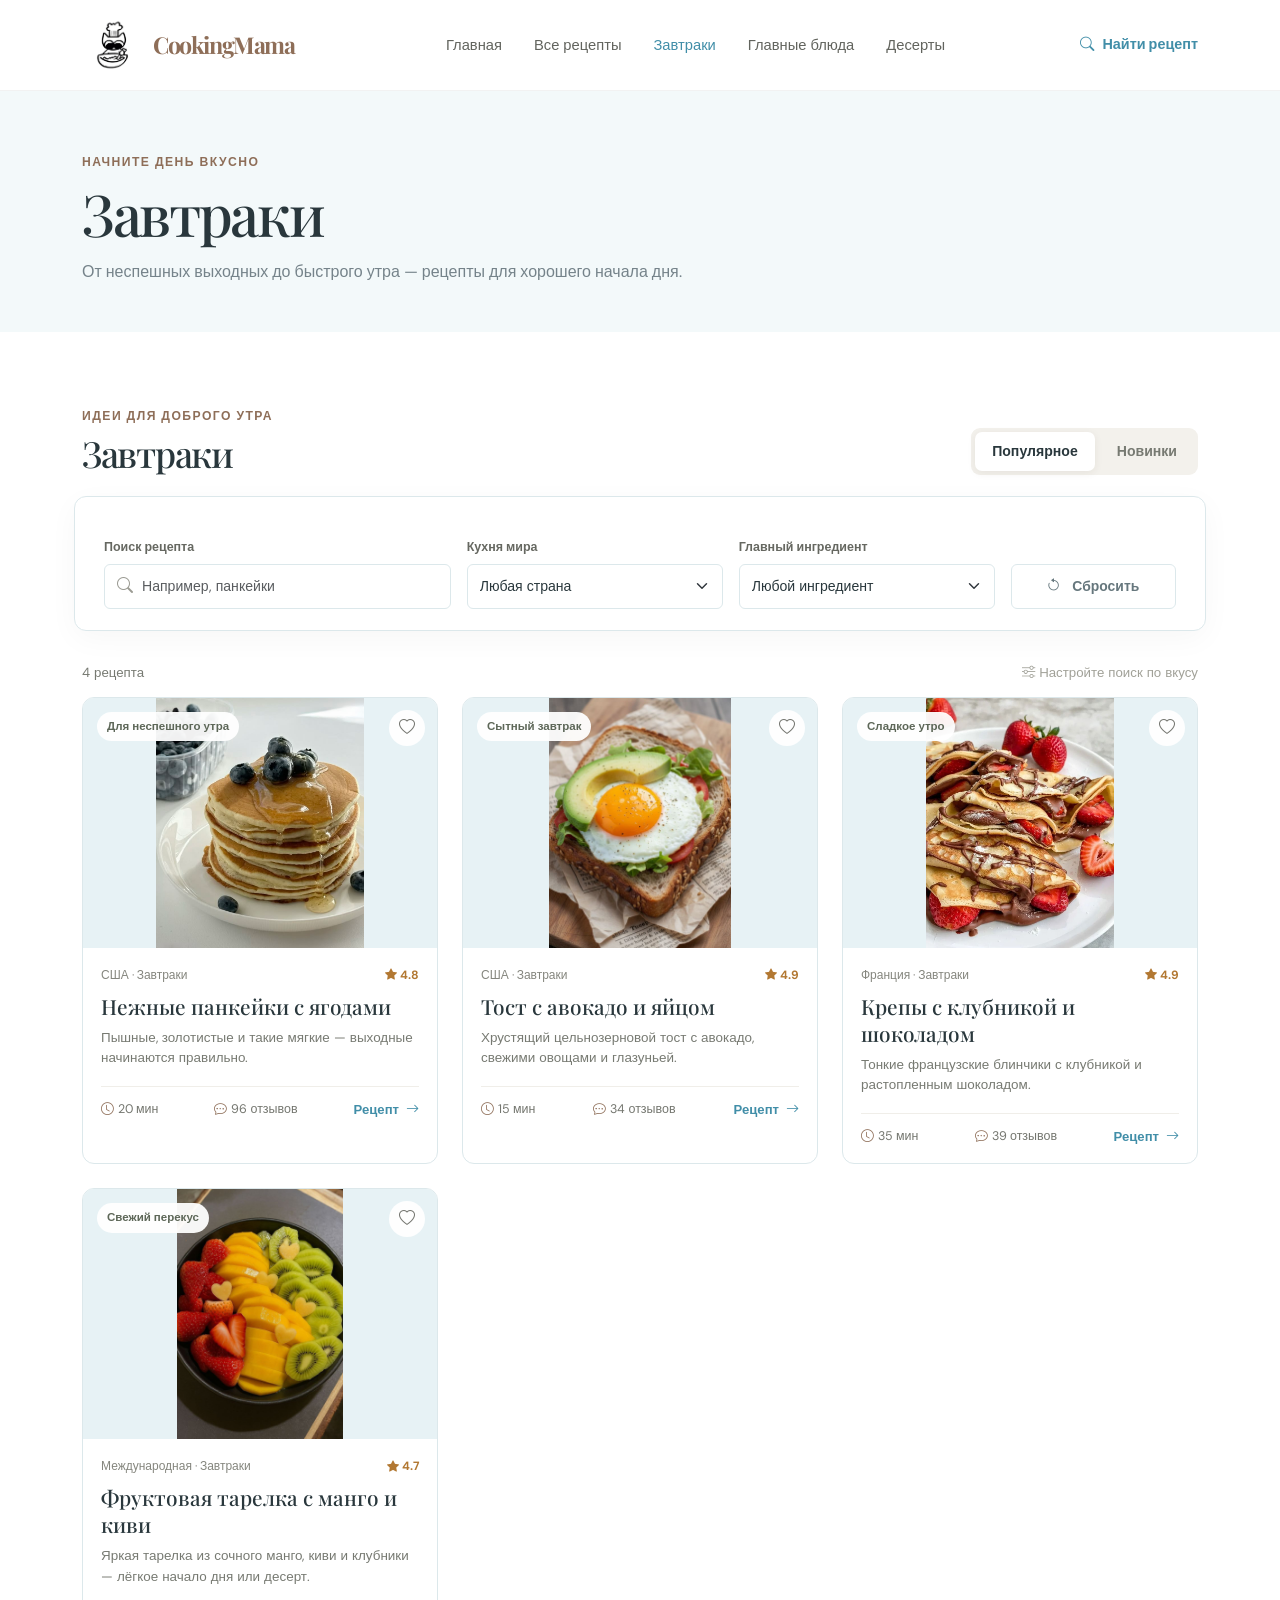
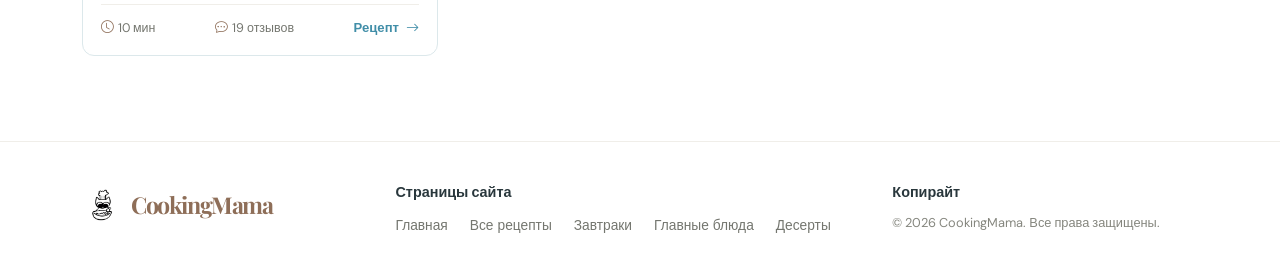
==== breakfasts.html @ 6abb3270 "Initial commit" ====
<!doctype html>
<html lang="ru">
  <head>
    <meta charset="utf-8">
    <meta name="viewport" content="width=device-width, initial-scale=1">
    <meta name="description" content="Рецепты завтраков — идеи для доброго утра от CookingMama.">
    <title>Завтраки — CookingMama</title>
    <link rel="preconnect" href="https://fonts.googleapis.com">
    <link rel="preconnect" href="https://fonts.gstatic.com" crossorigin>
    <link href="https://fonts.googleapis.com/css2?family=DM+Sans:wght@400;500;600;700&family=Playfair+Display:wght@600;700&display=swap" rel="stylesheet">
    <link href="https://cdn.jsdelivr.net/npm/bootstrap@5.3.3/dist/css/bootstrap.min.css" rel="stylesheet">
    <link href="https://cdn.jsdelivr.net/npm/bootstrap-icons@1.11.3/font/bootstrap-icons.min.css" rel="stylesheet">
    <link href="css/style.css" rel="stylesheet">
    <link href="images/logo.jpg" rel="icon" type="image/jpeg">
  </head>
  <body data-category="Завтраки">
    <nav class="navbar navbar-expand-lg navbar-light bg-white sticky-top site-nav">
      <div class="container">
        <a class="navbar-brand brand" href="index.html">
          <img class="brand-icon" src="images/logo.jpg" alt="">
          <span>CookingMama</span>
        </a>
        <button
          class="navbar-toggler"
          type="button"
          data-bs-toggle="collapse"
          data-bs-target="#mainNavigation"
          aria-controls="mainNavigation"
          aria-expanded="false"
          aria-label="Открыть меню"
        >
          <span class="navbar-toggler-icon"></span>
        </button>
        <div class="collapse navbar-collapse" id="mainNavigation">
          <ul class="navbar-nav mx-auto gap-lg-3">
            <li class="nav-item"><a class="nav-link" href="index.html">Главная</a></li>
            <li class="nav-item"><a class="nav-link" href="recipes.html">Все рецепты</a></li>
            <li class="nav-item"><a class="nav-link active" href="breakfasts.html">Завтраки</a></li>
            <li class="nav-item"><a class="nav-link" href="main-dishes.html">Главные блюда</a></li>
            <li class="nav-item"><a class="nav-link" href="desserts.html">Десерты</a></li>
          </ul>
          <a class="nav-cta" href="#recipes"><i class="bi bi-search me-2"></i>Найти рецепт</a>
        </div>
      </div>
    </nav>
    <main>
      <section class="page-intro">
        <div class="container">
          <span class="eyebrow">Начните день вкусно</span>
          <h1>Завтраки</h1>
          <p>От неспешных выходных до быстрого утра — рецепты для хорошего начала дня.</p>
        </div>
      </section>
      <section class="recipes-section section-space" id="recipes">
        <div class="container">
          <div class="section-heading recipes-heading">
            <div>
              <span class="eyebrow">Идеи для доброго утра</span>
              <h2 id="recipeSectionTitle">Завтраки</h2>
            </div>
            <div class="recipe-tabs" role="group" aria-label="Сортировка рецептов">
              <button class="recipe-tab active" type="button" data-sort="popular">Популярное</button>
              <button class="recipe-tab" type="button" data-sort="newest">Новинки</button>
            </div>
          </div>
          <div class="sticky-filter">
            <form class="filter-panel row g-3 align-items-end" id="filterForm">
              <div class="col-12 col-md-6 col-lg-4">
                <label class="form-label" for="searchInput">Поиск рецепта</label>
                <div class="search-control">
                  <i class="bi bi-search"></i>
                  <input id="searchInput" class="form-control" type="search" placeholder="Например, панкейки">
                </div>
              </div>
              <div class="col-6 col-lg-3">
                <label class="form-label" for="cuisineFilter">Кухня мира</label>
                <select id="cuisineFilter" class="form-select"><option value="">Любая страна</option></select>
              </div>
              <div class="col-6 col-lg-3">
                <label class="form-label" for="ingredientFilter">Главный ингредиент</label>
                <select id="ingredientFilter" class="form-select"><option value="">Любой ингредиент</option></select>
              </div>
              <div class="col-12 col-lg-2">
                <button class="btn btn-reset w-100" id="resetFilters" type="button">
                  <i class="bi bi-arrow-counterclockwise me-2"></i>
                  Сбросить
                </button>
              </div>
            </form>
          </div>
          <div class="results-meta">
            <span id="resultsCount" aria-live="polite"></span>
            <span class="meta-hint"><i class="bi bi-sliders me-1"></i>Настройте поиск по вкусу</span>
          </div>
          <div class="row g-4" id="recipeGrid"></div>
          <div class="empty-state d-none" id="emptyState">
            <span class="empty-icon"><i class="bi bi-emoji-smile"></i></span>
            <h3>Такого рецепта пока нет</h3>
            <p>Попробуйте изменить фильтры — и найдём что-нибудь вкусное.</p>
            <button type="button" class="btn btn-main" id="emptyReset">Сбросить фильтры</button>
          </div>
        </div>
      </section>
    </main>
    <footer class="site-footer">
      <div class="container">
        <div class="footer-main">
          <div class="footer-brand">
            <a class="navbar-brand brand" href="index.html">
              <img class="brand-icon" src="images/logo.jpg" alt="">
              <span>CookingMama</span>
            </a>
          </div>
          <nav class="footer-navigation" aria-label="Страницы сайта">
            <h2 class="footer-heading">Страницы сайта</h2>
            <ul class="footer-links">
              <li><a href="index.html">Главная</a></li>
              <li><a href="recipes.html">Все рецепты</a></li>
              <li><a href="breakfasts.html">Завтраки</a></li>
              <li><a href="main-dishes.html">Главные блюда</a></li>
              <li><a href="desserts.html">Десерты</a></li>
            </ul>
          </nav>
          <div class="footer-copyright">
            <h2 class="footer-heading">Копирайт</h2>
            <p class="footer-copy">© 2026 CookingMama. Все права защищены.</p>
          </div>
        </div>
      </div>
    </footer>
    <button class="back-to-top" id="backToTop" type="button" aria-label="Вернуться наверх" title="Наверх" hidden>
      <i class="bi bi-chevron-up" aria-hidden="true"></i>
    </button>
    <script src="https://cdn.jsdelivr.net/npm/bootstrap@5.3.3/dist/js/bootstrap.bundle.min.js"></script>
    <script src="js/app.js"></script>
  </body>
</html>
---- css/style.css ----
:root {
  --ink: #29373c;
  --muted: #75838a;
  --blue: #70b7cc;
  --blue-dark: #418ea8;
  --pepper-spice: #8e6e58;
  --pepper-dark: #705440;
  --cream: #f3f9fa;
  --sage: #e5f1f4;
  --line: #dce8eb;
}

* {
  box-sizing: border-box;
}

html {
  scroll-behavior: smooth;
  scroll-padding-top: 85px;
}

body {
  color: var(--ink);
  font-family: "DM Sans", sans-serif;
  background: #fff;
}

h1, h2, h3, .brand {
  font-family: "Playfair Display", Georgia, serif;
}

a {
  color: inherit;
}

.site-nav {
  min-height: 76px;
  border-bottom: 1px solid rgba(41, 43, 40, .06);
}

.brand {
  display: inline-flex;
  align-items: center;
  gap: 7px;
  color: var(--ink);
  font-size: 1.45rem;
  font-weight: 700;
  letter-spacing: -.06em;
}

.brand:hover {
  color: var(--ink);
}

.brand > span:last-child {
  color: var(--pepper-spice);
}

.brand-icon {
  width: 64px;
  height: 64px;
  border-radius: 50%;
  object-fit: cover;
}

.navbar-nav .nav-link {
  color: #62645e;
  font-size: .92rem;
  font-weight: 500;
  padding-inline: .5rem !important;
}

.navbar-nav .nav-link:hover, .navbar-nav .nav-link.active {
  color: var(--blue-dark);
}

.nav-cta {
  color: var(--blue-dark);
  text-decoration: none;
  font-size: .9rem;
  font-weight: 700;
}

.hero-section {
  min-height: 490px;
  overflow: hidden;
  position: relative;
  background: #e7f2f5 url("../images/image_1.jpeg") center 48% / cover no-repeat;
}

.hero-section::before {
  content: "";
  position: absolute;
  inset: 0;
  background: linear-gradient(90deg, rgba(243,249,250,.98) 0%, rgba(243,249,250,.92) 36%, rgba(243,249,250,.38) 65%, rgba(243,249,250,.02) 100%);
}

.hero-section .container {
  min-height: 490px;
  position: relative;
  display: flex;
  align-items: center;
}

.hero-content {
  max-width: 550px;
  padding: 48px 0 55px;
}

.eyebrow {
  display: block;
  color: var(--pepper-spice);
  font-size: .76rem;
  font-weight: 700;
  letter-spacing: .12em;
  text-transform: uppercase;
}

.hero-content .eyebrow {
  display: flex;
  align-items: center;
  gap: 9px;
}

.eyebrow-dot {
  width: 8px;
  height: 8px;
  border-radius: 50%;
  background: var(--blue);
}

.hero-content h1 {
  margin: 18px 0 14px;
  font-size: clamp(3rem, 6vw, 5rem);
  line-height: 1.06;
  letter-spacing: -.045em;
}

.hero-content h1 span {
  color: var(--blue-dark);
}

.hero-content > p {
  max-width: 430px;
  margin-bottom: 24px;
  color: #666861;
  font-size: 1.05rem;
  line-height: 1.7;
}

.btn-main {
  border: 0;
  border-radius: 8px;
  padding: .8rem 1.35rem;
  color: white;
  background: var(--blue-dark);
  font-weight: 700;
}

.btn-main:hover, .btn-main:focus {
  color: #fff;
  background: #347b92;
}

.hero-note {
  display: flex;
  align-items: center;
  gap: 8px;
  margin-top: 23px;
  color: #74756f;
  font-size: .82rem;
}

.hero-note i {
  color: var(--pepper-spice);
}

.hero-sticker {
  position: absolute;
  right: 7%;
  bottom: 60px;
  display: flex;
  width: 120px;
  height: 120px;
  flex-direction: column;
  align-items: center;
  justify-content: center;
  transform: rotate(9deg);
  border: 1px solid rgba(255,255,255,.55);
  border-radius: 50%;
  color: #fff;
  background: rgba(142,110,88,.93);
  box-shadow: 0 9px 28px rgba(62,45,33,.16);
}

.hero-sticker span {
  font-size: .72rem;
  text-transform: uppercase;
  letter-spacing: .1em;
}

.hero-sticker strong {
  font-family: "Playfair Display", serif;
  font-size: 1.35rem;
}

.hero-sticker i {
  margin-top: 2px;
}

.category-section {
  padding: 64px 0 55px;
  background: var(--cream);
}

.section-heading {
  display: flex;
  align-items: end;
  justify-content: space-between;
  gap: 24px;
  margin-bottom: 27px;
}

.section-heading h2 {
  margin: 7px 0 0;
  font-size: clamp(1.7rem, 3vw, 2.25rem);
  letter-spacing: -.035em;
}

.compact-heading {
  margin-bottom: 25px;
}

.category-list {
  display: grid;
  grid-template-columns: repeat(6, minmax(0, 1fr));
  gap: 14px;
}

.category-chip {
  display: block;
  min-height: 105px;
  padding: 17px 12px;
  border: 1px solid transparent;
  border-radius: 12px;
  color: var(--ink);
  background: white;
  text-align: center;
  text-decoration: none;
  transition: .2s ease;
}

.category-chip:hover {
  color: var(--ink);
}

.category-chip:hover, .category-chip.active {
  transform: translateY(-3px);
  border-color: var(--blue);
  box-shadow: 0 8px 22px rgba(65, 110, 125, .1);
}

.category-chip.active {
  color: var(--blue-dark);
  background: #f2fafc;
}

.category-icon {
  display: block;
  margin-bottom: 7px;
  color: var(--pepper-spice);
  font-size: 1.35rem;
}

.category-chip span:last-child {
  font-size: .87rem;
  font-weight: 600;
}

.section-space {
  padding: 75px 0 85px;
}

.page-intro {
  padding: 62px 0 46px;
  background: var(--cream);
}

.page-intro h1 {
  margin: 8px 0 10px;
  font-size: clamp(2.4rem, 5vw, 3.6rem);
  letter-spacing: -.04em;
}

.page-intro p {
  max-width: 650px;
  margin: 0;
  color: var(--muted);
  line-height: 1.7;
}

.sticky-filter {
  position: sticky;
  top: 76px;
  z-index: 1020;
  padding: 10px 0;
  background: rgba(255,255,255,.97);
}

.recipe-tabs {
  display: flex;
  gap: 5px;
  padding: 4px;
  border-radius: 9px;
  background: #f3f1ec;
}

.recipe-tab {
  padding: 9px 17px;
  border: 0;
  border-radius: 7px;
  color: #777a72;
  background: transparent;
  font-size: .88rem;
  font-weight: 600;
}

.recipe-tab.active {
  color: var(--ink);
  background: white;
  box-shadow: 0 2px 8px rgba(50,45,35,.07);
}

.filter-panel {
  padding: 21px;
  border: 1px solid var(--line);
  border-radius: 12px;
  background: #fff;
  box-shadow: 0 8px 30px rgba(38, 35, 29, .035);
}

.filter-panel .form-label {
  margin-bottom: 7px;
  color: #666861;
  font-size: .78rem;
  font-weight: 700;
}

.filter-panel .form-control, .filter-panel .form-select {
  min-height: 45px;
  border-color: var(--line);
  color: var(--ink);
  font-size: .88rem;
  box-shadow: none;
}

.filter-panel .form-control:focus, .filter-panel .form-select:focus {
  border-color: var(--blue);
  box-shadow: 0 0 0 .2rem rgba(112,183,204,.18);
}

.search-control {
  position: relative;
}

.search-control i {
  position: absolute;
  top: 50%;
  left: 13px;
  z-index: 1;
  transform: translateY(-50%);
  color: #9b9b93;
}

.search-control input {
  padding-left: 37px;
}

.btn-reset {
  min-height: 45px;
  border: 1px solid var(--line);
  color: #66777d;
  background: #fff;
  font-size: .87rem;
  font-weight: 600;
}

.btn-reset:hover {
  border-color: var(--blue);
  color: var(--blue-dark);
  background: #f2fafc;
}

.results-meta {
  display: flex;
  justify-content: space-between;
  margin: 22px 0 14px;
  color: #777a72;
  font-size: .83rem;
}

.meta-hint {
  color: #a1a198;
}

.recipe-card {
  height: 100%;
  overflow: hidden;
  border: 1px solid var(--line);
  border-radius: 12px;
  background: #fff;
  cursor: pointer;
  transition: transform .22s ease, box-shadow .22s ease;
}

.recipe-card:hover {
  transform: translateY(-5px);
  box-shadow: 0 14px 35px rgba(44,40,33,.1);
}

.recipe-card:focus-visible {
  outline: 3px solid var(--blue-dark);
  outline-offset: 3px;
}

.recipe-image-wrap {
  height: 250px;
  overflow: hidden;
  position: relative;
  background: #e7f2f5;
}

.recipe-image {
  width: 100%;
  height: 100%;
  object-fit: contain;
  transition: transform .35s ease;
}

.recipe-card:hover .recipe-image {
  transform: scale(1.025);
}

.recipe-badge {
  position: absolute;
  top: 14px;
  left: 14px;
  padding: 6px 10px;
  border-radius: 20px;
  color: #5d6758;
  background: rgba(255,255,255,.94);
  font-size: .72rem;
  font-weight: 700;
}

.favorite-button {
  position: absolute;
  top: 12px;
  right: 12px;
  display: grid;
  width: 36px;
  height: 36px;
  place-items: center;
  border: 0;
  border-radius: 50%;
  color: #72736d;
  background: rgba(255,255,255,.94);
  font-size: 1rem;
}

.favorite-button:hover, .favorite-button.active {
  color: var(--pepper-spice);
}

.recipe-card-body {
  padding: 18px 18px 17px;
}

.recipe-card-topline {
  display: flex;
  align-items: center;
  justify-content: space-between;
  margin-bottom: 9px;
  color: #85867e;
  font-size: .75rem;
}

.recipe-rating {
  color: #b27832;
  font-weight: 700;
}

.recipe-rating i {
  margin-right: 3px;
}

.recipe-title {
  margin: 0 0 8px;
  font-family: "Playfair Display", Georgia, serif;
  font-size: 1.3rem;
  line-height: 1.3;
}

.recipe-title a {
  color: inherit;
  text-decoration: none;
}

.recipe-title a:hover {
  color: var(--pepper-dark);
}

.recipe-description {
  min-height: 42px;
  margin-bottom: 16px;
  color: #777a72;
  font-size: .84rem;
  line-height: 1.55;
}

.recipe-card-footer {
  display: flex;
  align-items: center;
  justify-content: space-between;
  padding-top: 13px;
  border-top: 1px solid #f0eee9;
  color: #74766f;
  font-size: .78rem;
}

.recipe-card-footer span i {
  margin-right: 5px;
  color: var(--pepper-spice);
}

.recipe-open {
  padding: 0;
  border: 0;
  color: var(--blue-dark);
  background: transparent;
  font-size: .82rem;
  font-weight: 700;
  text-decoration: none;
}

.recipe-open:hover {
  color: var(--pepper-dark);
}

.empty-state {
  padding: 70px 20px;
  text-align: center;
}

.empty-icon {
  display: grid;
  width: 64px;
  height: 64px;
  margin: 0 auto 15px;
  place-items: center;
  border-radius: 50%;
  color: var(--pepper-spice);
  background: var(--sage);
  font-size: 1.5rem;
}

.empty-state h3 {
  font-size: 1.5rem;
}

.empty-state p {
  color: var(--muted);
}

.site-footer {
  padding: 42px 0 20px;
  border-top: 1px solid #f0eee9;
}

.footer-main {
  display: grid;
  grid-template-columns: minmax(0, .9fr) minmax(0, 1.5fr) minmax(0, 1fr);
  align-items: start;
  gap: clamp(12px, 3vw, 40px);
}

.footer-brand,
.footer-navigation,
.footer-copyright {
  min-width: 0;
}

.site-footer .brand-icon {
  width: 42px;
  height: 42px;
}

.footer-heading {
  margin: 0 0 12px;
  color: var(--ink);
  font-family: "DM Sans", sans-serif;
  font-size: .9rem;
  font-weight: 700;
}

.footer-links {
  display: flex;
  flex-wrap: wrap;
  gap: 10px 22px;
  margin: 0;
  padding: 0;
  list-style: none;
}

.footer-links a {
  color: #74766f;
  font-size: .86rem;
  text-decoration: none;
}

.footer-links a:hover {
  color: var(--blue-dark);
}

.footer-copy {
  color: #85867e;
  font-size: .8rem;
}

.footer-copy {
  margin: 0;
  overflow-wrap: anywhere;
}

.back-to-top {
  position: fixed;
  right: 24px;
  bottom: 24px;
  z-index: 1030;
  display: grid;
  width: 52px;
  height: 52px;
  place-items: center;
  border: 0;
  border-radius: 50%;
  color: #fff;
  background: var(--blue-dark);
  box-shadow: 0 4px 14px rgba(41, 55, 60, .22);
  cursor: pointer;
  transition: background-color .2s ease, box-shadow .2s ease, transform .2s ease;
}

.back-to-top[hidden] {
  display: none;
}

.back-to-top i {
  font-size: 1.4rem;
}

.back-to-top:hover {
  transform: translateY(-3px);
  background: var(--pepper-dark);
  box-shadow: 0 7px 18px rgba(41, 55, 60, .25);
}

.back-to-top:focus-visible {
  outline: 3px solid var(--pepper-spice);
  outline-offset: 3px;
}

.recipe-detail-section {
  min-height: 70vh;
  padding: 32px 0 80px;
}

.back-link {
  display: inline-block;
  margin-bottom: 20px;
  color: var(--blue-dark);
  font-size: .9rem;
  font-weight: 700;
  text-decoration: none;
}

.back-link:hover {
  color: var(--pepper-dark);
}

.recipe-detail {
  padding: 28px;
  border: 1px solid var(--line);
  border-radius: 14px;
  background: #fff;
  box-shadow: 0 8px 30px rgba(38,35,29,.035);
}

.recipe-modal-content {
  overflow: hidden;
  border: 0;
  border-radius: 14px;
}

.recipe-modal-content .modal-header {
  position: absolute;
  z-index: 2;
  top: 0;
  right: 0;
}

.recipe-modal-content .btn-close {
  padding: 13px;
  border-radius: 50%;
  background-color: white;
  opacity: .9;
}

.modal-recipe-image {
  display: block;
  width: 100%;
  height: auto;
  max-height: 520px;
  margin: 0 auto 18px;
  object-fit: contain;
  border-radius: 10px;
  background: #e7f2f5;
}

.modal-recipe-header {
  padding: 8px 0 24px;
}

.modal-recipe-header h2 {
  margin: 8px 0;
  font-size: clamp(1.8rem, 4vw, 2.6rem);
}

.modal-recipe-description {
  max-width: 740px;
  color: #73756e;
  line-height: 1.7;
}

.modal-meta {
  display: flex;
  flex-wrap: wrap;
  gap: 18px;
  margin-top: 16px;
  color: #74766f;
  font-size: .86rem;
}

.modal-meta i {
  margin-right: 5px;
  color: var(--pepper-spice);
}

.modal-section-title {
  margin-bottom: 17px;
  font-size: 1.5rem;
}

.servings-control {
  display: flex;
  align-items: center;
  gap: 10px;
  margin-bottom: 13px;
}

.servings-control span {
  margin-right: 4px;
  color: #767870;
  font-size: .86rem;
}

.servings-button {
  display: grid;
  width: 31px;
  height: 31px;
  place-items: center;
  border: 1px solid #e8e6e0;
  border-radius: 50%;
  color: var(--ink);
  background: white;
}

.servings-button:hover {
  border-color: var(--blue);
  color: var(--blue-dark);
}

.servings-count {
  min-width: 21px;
  font-weight: 700;
  text-align: center;
}

.ingredient-list {
  margin: 0;
  padding: 0;
  list-style: none;
}

.ingredient-list li {
  display: flex;
  justify-content: space-between;
  gap: 15px;
  padding: 11px 0;
  border-bottom: 1px solid #f0eee9;
  color: #50524c;
  font-size: .9rem;
}

.ingredient-amount {
  white-space: nowrap;
  color: var(--pepper-spice);
  font-weight: 700;
}

.recipe-steps {
  margin: 0;
  padding-left: 25px;
}

.recipe-steps li {
  padding: 0 0 17px 6px;
  color: #5f615a;
  font-size: .9rem;
  line-height: 1.7;
}

.recipe-steps li::marker {
  color: var(--blue-dark);
  font-weight: 700;
}

.review-summary {
  display: flex;
  align-items: center;
  gap: 11px;
  margin-bottom: 15px;
}

.review-summary strong {
  font-family: "Playfair Display", serif;
  font-size: 1.7rem;
}

.review-summary span {
  color: #b27832;
}

.review-item {
  padding: 14px 0;
  border-top: 1px solid #f0eee9;
}

.review-item-top {
  display: flex;
  justify-content: space-between;
  gap: 12px;
  margin-bottom: 5px;
}

.review-item-top strong {
  font-size: .88rem;
}

.review-item-top span {
  color: #b27832;
  font-size: .78rem;
}

.review-item p {
  margin: 0;
  color: #74766f;
  font-size: .85rem;
  line-height: 1.6;
}

.review-form {
  padding: 18px;
  border-radius: 10px;
  background: var(--cream);
}

.review-form .form-label {
  margin-bottom: 5px;
  font-size: .8rem;
  font-weight: 600;
}

.review-form .form-control, .review-form .form-select {
  border-color: #e8e6e0;
  font-size: .86rem;
}

.review-message {
  min-height: 18px;
  color: #54714e;
  font-size: .8rem;
}

@media (max-width: 991.98px) {
  .nav-cta {
    display: inline-block;
    margin: 10px 0 4px;
  }

  .category-list {
    grid-template-columns: repeat(3, minmax(0, 1fr));
  }
}

@media (max-width: 575.98px) {
  .site-nav {
    min-height: 68px;
  }

  .sticky-filter {
    top: 68px;
  }

  .hero-section, .hero-section .container {
    min-height: 460px;
  }

  .hero-section {
    background-position: 58% center;
  }

  .hero-section::before {
    background: linear-gradient(90deg, rgba(243,249,250,.97), rgba(243,249,250,.8) 74%, rgba(243,249,250,.43));
  }

  .hero-content {
    max-width: 390px;
    padding: 43px 0;
  }

  .hero-content h1 {
    font-size: 3.2rem;
  }

  .hero-content > p {
    max-width: 310px;
    font-size: .97rem;
  }

  .hero-sticker {
    right: 5%;
    bottom: 20px;
    width: 82px;
    height: 82px;
  }

  .hero-sticker strong {
    font-size: 1rem;
  }

  .hero-sticker span {
    font-size: .57rem;
  }

  .category-section {
    padding: 48px 0 42px;
  }

  .category-list {
    grid-template-columns: repeat(2, minmax(0, 1fr));
    gap: 9px;
  }

  .category-chip {
    min-height: 93px;
    padding: 12px 8px;
  }

  .section-space {
    padding: 53px 0 60px;
  }

  .recipes-heading {
    align-items: start;
    flex-direction: column;
    gap: 16px;
  }

  .filter-panel {
    padding: 15px;
  }

  .meta-hint {
    display: none;
  }

  .recipe-image-wrap {
    height: 230px;
  }

  .site-footer {
    text-align: center;
  }

  .footer-main {
    gap: 12px;
  }

  .footer-heading {
    font-size: .78rem;
  }

  .footer-copy {
    font-size: .7rem;
  }

  .footer-links {
    justify-content: center;
    gap: 8px 10px;
  }

  .footer-links a {
    font-size: .75rem;
  }

  .site-footer .brand {
    flex-wrap: wrap;
    justify-content: center;
    font-size: 1rem;
  }

  .site-footer .brand-icon {
    width: 32px;
    height: 32px;
  }

  .modal-recipe-image {
    max-height: 360px;
  }

  .recipe-modal-content .modal-body {
    padding-inline: 18px;
  }

  .recipe-detail-section {
    padding-top: 22px;
  }

  .recipe-detail {
    padding: 17px;
  }

  .page-intro {
    padding: 42px 0 32px;
  }

  .back-to-top {
    right: 16px;
    bottom: 16px;
  }
}

@media (prefers-reduced-motion: reduce) {
  html {
    scroll-behavior: auto;
  }

  .back-to-top {
    transition: none;
  }
}
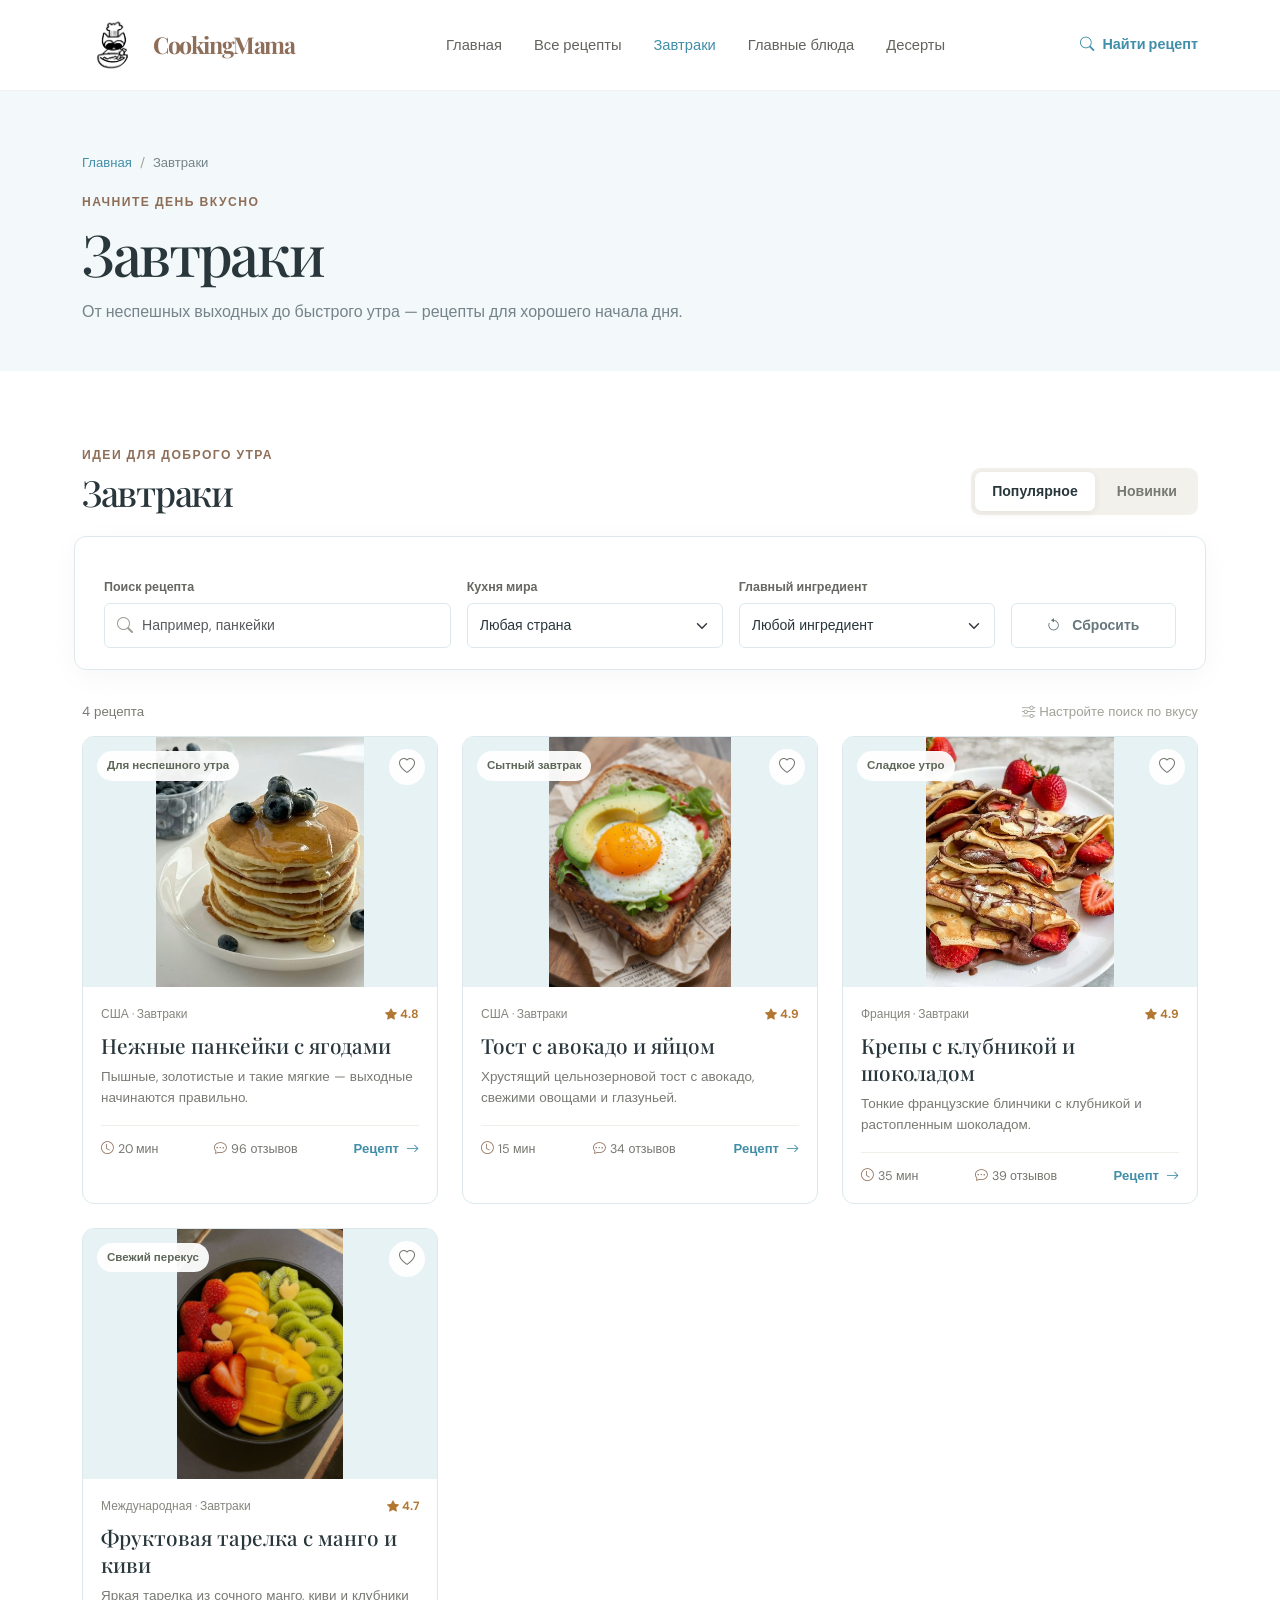
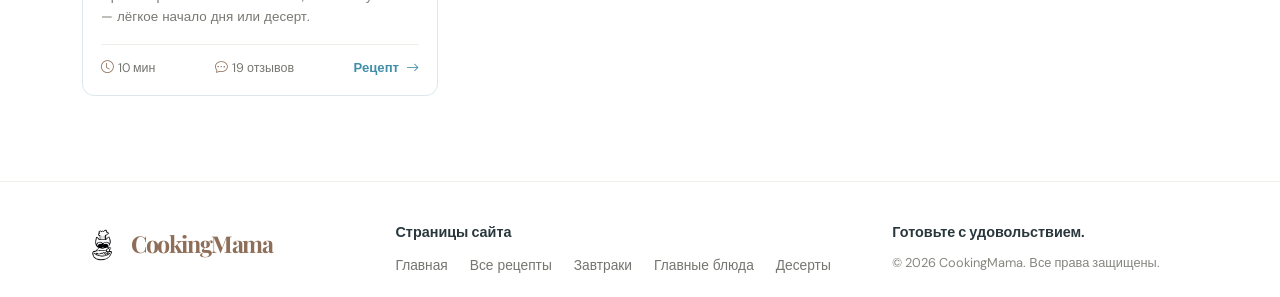
==== commit d6cc82a6: "fixes" ====
--- a/breakfasts.html
+++ b/breakfasts.html
@@ -46,6 +46,12 @@
     <main>
       <section class="page-intro">
         <div class="container">
+          <nav class="breadcrumbs" aria-label="Хлебные крошки">
+            <ol>
+              <li><a href="index.html">Главная</a></li>
+              <li aria-current="page">Завтраки</li>
+            </ol>
+          </nav>
           <span class="eyebrow">Начните день вкусно</span>
           <h1>Завтраки</h1>
           <p>От неспешных выходных до быстрого утра — рецепты для хорошего начала дня.</p>
@@ -122,7 +128,7 @@
             </ul>
           </nav>
           <div class="footer-copyright">
-            <h2 class="footer-heading">Копирайт</h2>
+            <h2 class="footer-heading">Готовьте с удовольствием.</h2>
             <p class="footer-copy">© 2026 CookingMama. Все права защищены.</p>
           </div>
         </div>
--- a/css/style.css
+++ b/css/style.css
@@ -284,6 +284,41 @@
 .page-intro {
   padding: 62px 0 46px;
   background: var(--cream);
+}
+
+.breadcrumbs {
+  margin-bottom: 20px;
+}
+
+.breadcrumbs ol {
+  display: flex;
+  flex-wrap: wrap;
+  gap: 8px;
+  margin: 0;
+  padding: 0;
+  color: var(--muted);
+  font-size: .82rem;
+  list-style: none;
+}
+
+.breadcrumbs li + li::before {
+  margin-right: 8px;
+  color: #a1a198;
+  content: "/";
+}
+
+.breadcrumbs a {
+  color: var(--blue-dark);
+  text-decoration: none;
+}
+
+.breadcrumbs a:hover {
+  color: var(--pepper-dark);
+  text-decoration: underline;
+}
+
+.breadcrumbs [aria-current="page"] {
+  color: var(--muted);
 }
 
 .page-intro h1 {
@@ -674,6 +709,10 @@
   padding: 32px 0 80px;
 }
 
+.recipe-breadcrumbs {
+  margin-bottom: 24px;
+}
+
 .back-link {
   display: inline-block;
   margin-bottom: 20px;
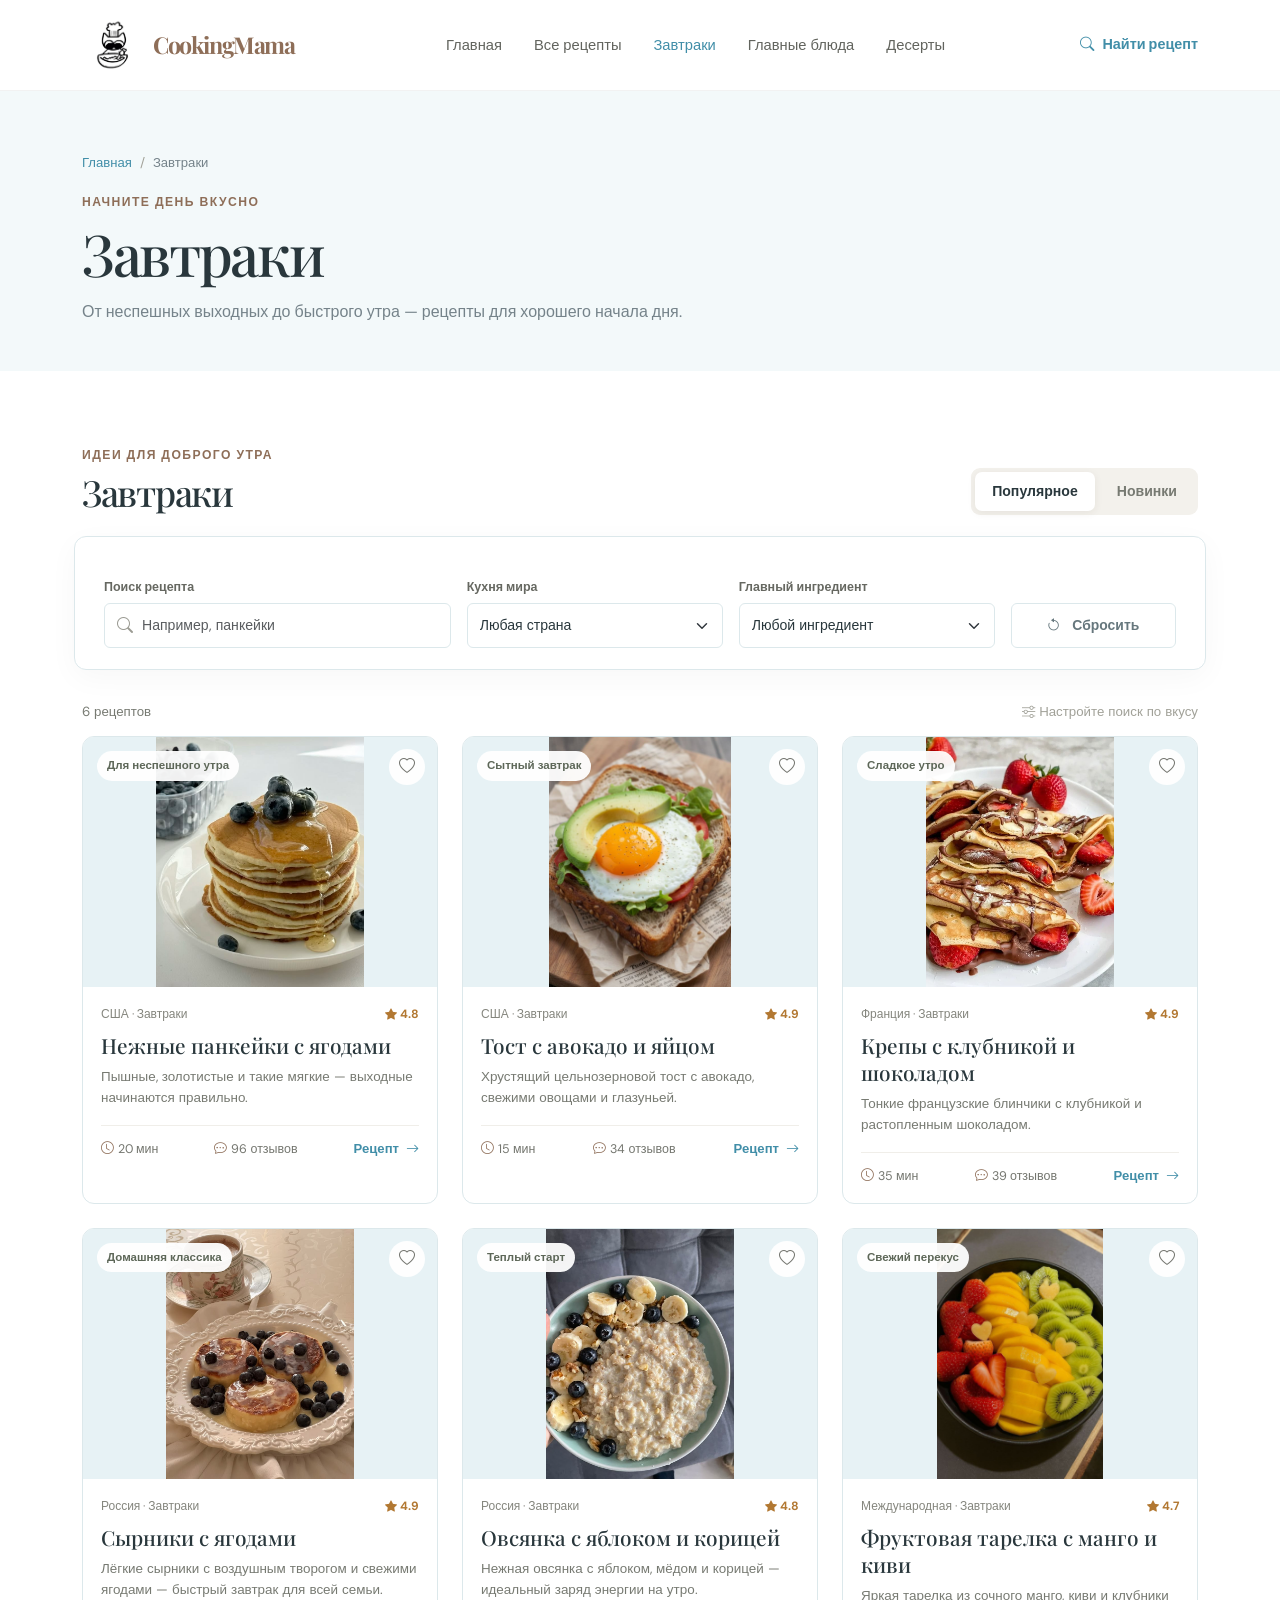
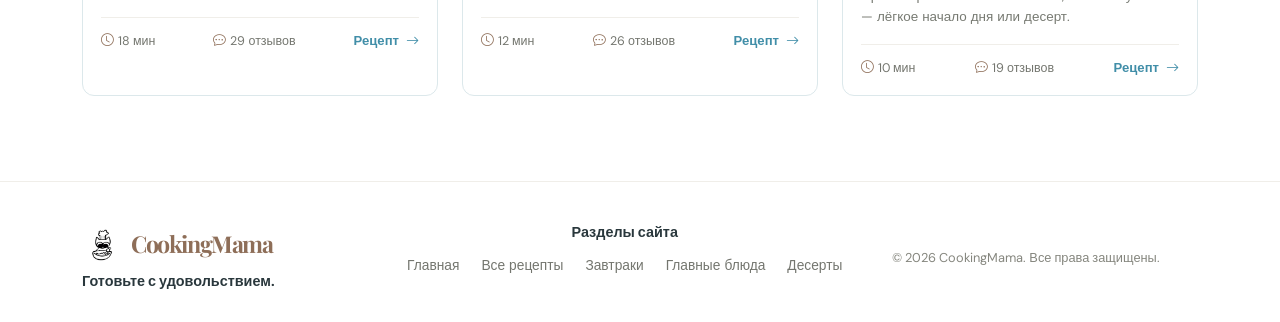
==== commit 31828b38: "added more recipes + a few fixes" ====
--- a/breakfasts.html
+++ b/breakfasts.html
@@ -116,9 +116,10 @@
               <img class="brand-icon" src="images/logo.jpg" alt="">
               <span>CookingMama</span>
             </a>
+            <h2 class="footer-heading">Готовьте с удовольствием.</h2>
           </div>
-          <nav class="footer-navigation" aria-label="Страницы сайта">
-            <h2 class="footer-heading">Страницы сайта</h2>
+          <nav class="footer-navigation" aria-label="Разделы сайта">
+            <h2 class="footer-heading">Разделы сайта</h2>
             <ul class="footer-links">
               <li><a href="index.html">Главная</a></li>
               <li><a href="recipes.html">Все рецепты</a></li>
@@ -128,7 +129,6 @@
             </ul>
           </nav>
           <div class="footer-copyright">
-            <h2 class="footer-heading">Готовьте с удовольствием.</h2>
             <p class="footer-copy">© 2026 CookingMama. Все права защищены.</p>
           </div>
         </div>
--- a/css/style.css
+++ b/css/style.css
@@ -625,6 +625,10 @@
   min-width: 0;
 }
 
+.footer-copyright {
+  padding-top: 24px;
+}
+
 .site-footer .brand-icon {
   width: 42px;
   height: 42px;
@@ -638,9 +642,17 @@
   font-weight: 700;
 }
 
+.footer-navigation {
+  display: flex;
+  flex-direction: column;
+  align-items: center;
+  text-align: center;
+}
+
 .footer-links {
   display: flex;
   flex-wrap: wrap;
+  justify-content: center;
   gap: 10px 22px;
   margin: 0;
   padding: 0;
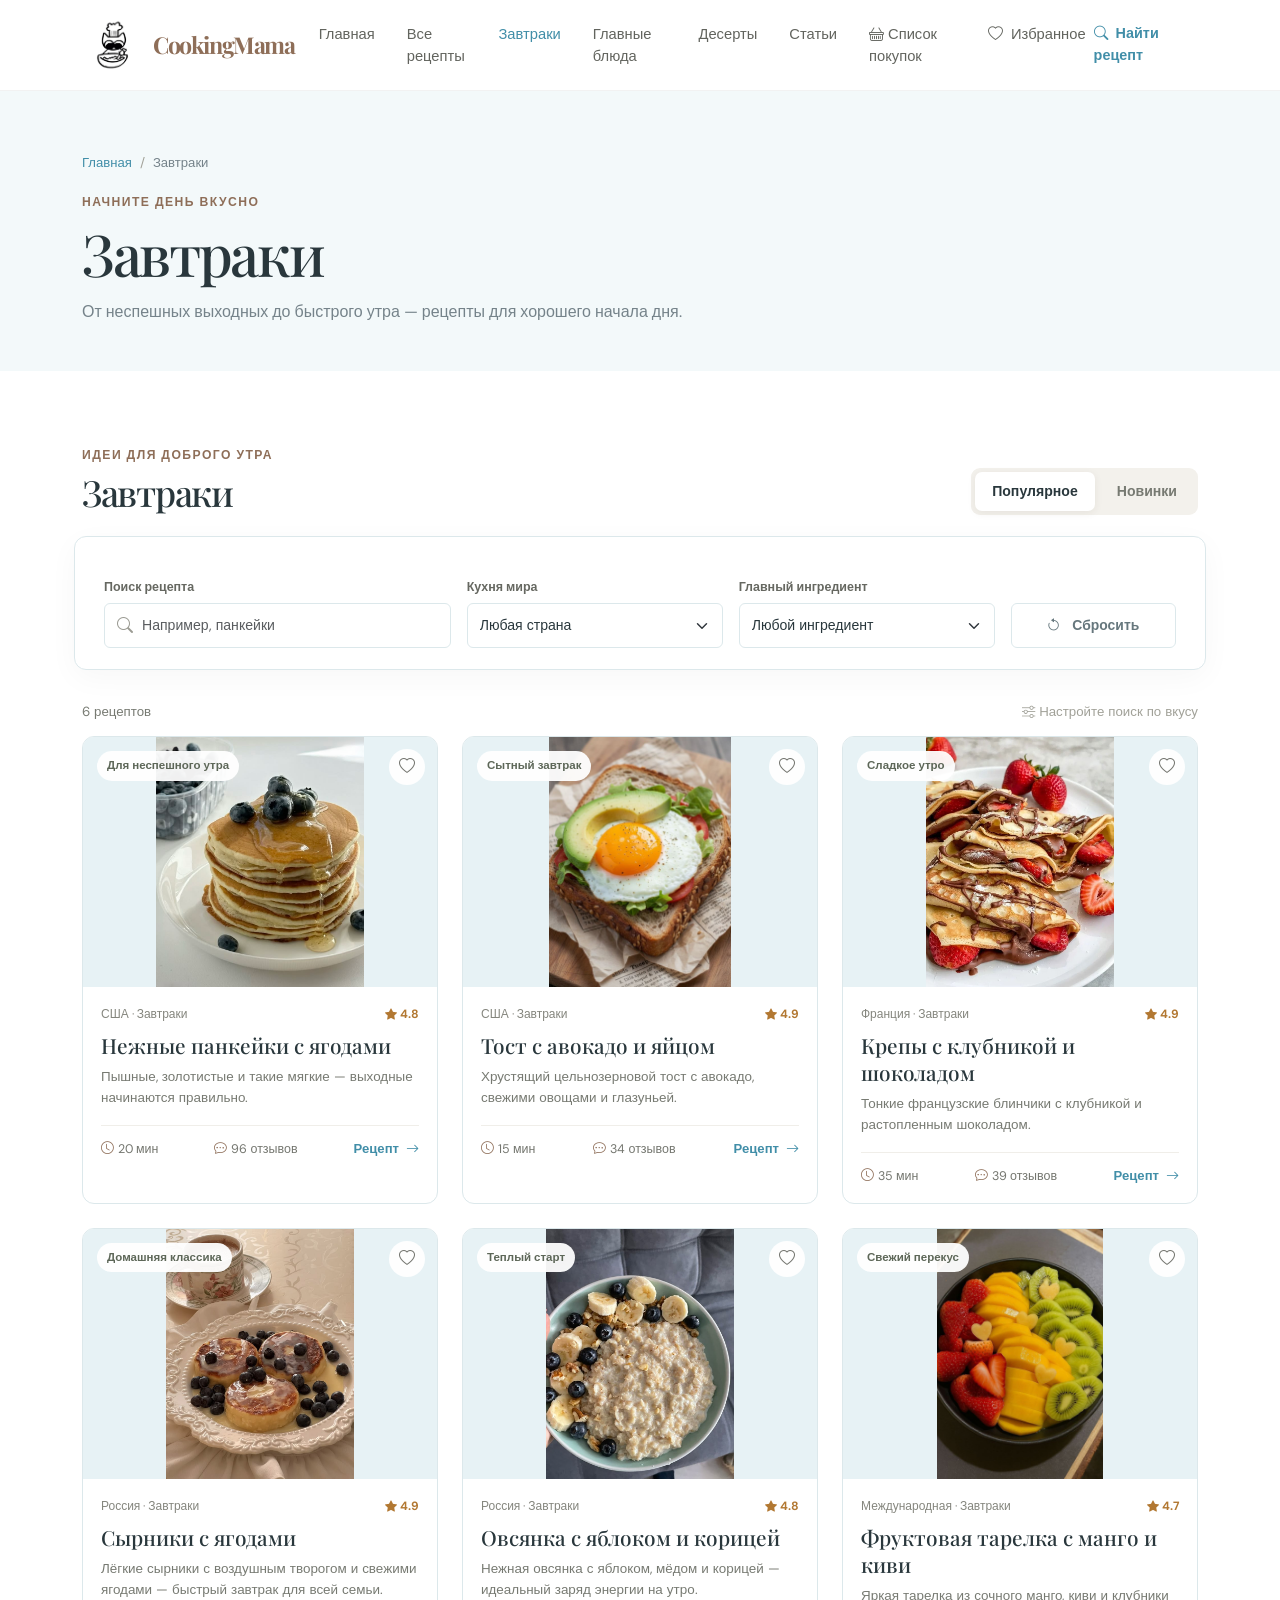
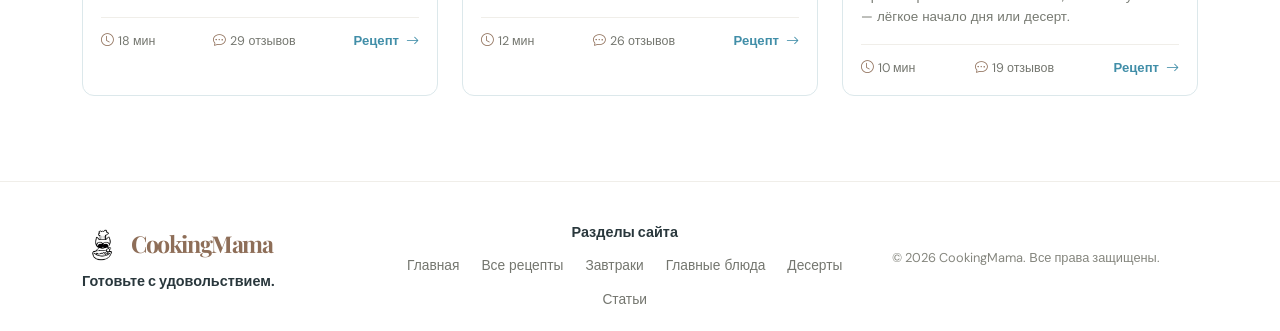
==== commit a5ee3001: "KR-3" ====
--- a/breakfasts.html
+++ b/breakfasts.html
@@ -38,6 +38,7 @@
             <li class="nav-item"><a class="nav-link active" href="breakfasts.html">Завтраки</a></li>
             <li class="nav-item"><a class="nav-link" href="main-dishes.html">Главные блюда</a></li>
             <li class="nav-item"><a class="nav-link" href="desserts.html">Десерты</a></li>
+            <li class="nav-item"><a class="nav-link" href="articles.html">Статьи</a></li>
           </ul>
           <a class="nav-cta" href="#recipes"><i class="bi bi-search me-2"></i>Найти рецепт</a>
         </div>
@@ -126,6 +127,7 @@
               <li><a href="breakfasts.html">Завтраки</a></li>
               <li><a href="main-dishes.html">Главные блюда</a></li>
               <li><a href="desserts.html">Десерты</a></li>
+              <li><a href="articles.html">Статьи</a></li>
             </ul>
           </nav>
           <div class="footer-copyright">
--- a/css/style.css
+++ b/css/style.css
@@ -233,7 +233,7 @@
 
 .category-list {
   display: grid;
-  grid-template-columns: repeat(6, minmax(0, 1fr));
+  grid-template-columns: repeat(5, minmax(0, 1fr));
   gap: 14px;
 }
 
@@ -275,6 +275,57 @@
 .category-chip span:last-child {
   font-size: .87rem;
   font-weight: 600;
+}
+
+.articles-grid {
+  display: grid;
+  grid-template-columns: repeat(3, minmax(0, 1fr));
+  gap: 24px;
+}
+
+.article-card {
+  overflow: hidden;
+  border: 1px solid var(--line);
+  border-radius: 12px;
+  background: white;
+  transition: transform .22s ease, box-shadow .22s ease;
+}
+
+.article-card:hover {
+  transform: translateY(-4px);
+  box-shadow: 0 14px 35px rgba(44,40,33,.09);
+}
+
+.article-card > img {
+  width: 100%;
+  height: 220px;
+  object-fit: cover;
+}
+
+.article-card-body {
+  padding: 20px;
+}
+
+.article-card-body h2 {
+  margin: 10px 0 10px;
+  font-size: 1.25rem;
+  line-height: 1.25;
+}
+
+.article-card-body p {
+  min-height: 96px;
+  margin-bottom: 16px;
+  color: var(--muted);
+  font-size: .92rem;
+  line-height: 1.65;
+}
+
+.article-tag {
+  color: var(--pepper-spice);
+  font-size: .72rem;
+  font-weight: 700;
+  letter-spacing: .08em;
+  text-transform: uppercase;
 }
 
 .section-space {
@@ -507,6 +558,57 @@
   color: var(--pepper-spice);
 }
 
+.favorites-nav-link {
+  display: inline-flex;
+  align-items: center;
+  gap: 4px;
+}
+
+.favorites-count {
+  display: inline-grid;
+  min-width: 19px;
+  height: 19px;
+  margin-left: 2px;
+  place-items: center;
+  border-radius: 20px;
+  color: #fff;
+  background: var(--pepper-spice);
+  font-size: .68rem;
+  line-height: 1;
+}
+
+.detail-title-row {
+  display: flex;
+  align-items: center;
+  justify-content: space-between;
+  gap: 16px;
+}
+
+.detail-title-row h2 {
+  margin: 8px 0;
+}
+
+.detail-favorite-button {
+  display: inline-flex;
+  flex: 0 0 auto;
+  align-items: center;
+  gap: 7px;
+  padding: 9px 12px;
+  border: 1px solid var(--line);
+  border-radius: 24px;
+  color: var(--ink);
+  background: #fff;
+  font-size: .84rem;
+  font-weight: 700;
+}
+
+.detail-favorite-button:hover,
+.detail-favorite-button.active {
+  border-color: #dec3b3;
+  color: var(--pepper-dark);
+  background: #fff9f6;
+}
+
 .recipe-card-body {
   padding: 18px 18px 17px;
 }
@@ -677,6 +779,177 @@
 .footer-copy {
   margin: 0;
   overflow-wrap: anywhere;
+}
+
+.shopping-section {
+  background: #fbfdfe;
+}
+
+.shopping-card {
+  max-width: 820px;
+  margin: 0 auto;
+  padding: 28px;
+  border: 1px solid var(--line);
+  border-radius: 14px;
+  background: #fff;
+  box-shadow: 0 12px 35px rgba(38,35,29,.055);
+}
+
+.shopping-form {
+  display: grid;
+  grid-template-columns: minmax(0, 1fr) auto;
+  gap: 12px;
+  padding-bottom: 22px;
+  border-bottom: 1px solid #edf1f2;
+}
+
+.shopping-input-wrap {
+  position: relative;
+}
+
+.shopping-input-wrap i {
+  position: absolute;
+  top: 50%;
+  left: 14px;
+  z-index: 1;
+  transform: translateY(-50%);
+  color: var(--pepper-spice);
+}
+
+.shopping-input-wrap .form-control {
+  min-height: 48px;
+  padding-left: 42px;
+  border-color: var(--line);
+  box-shadow: none;
+}
+
+.shopping-input-wrap .form-control:focus {
+  border-color: var(--blue);
+  box-shadow: 0 0 0 .2rem rgba(112,183,204,.18);
+}
+
+.shopping-toolbar {
+  display: flex;
+  align-items: center;
+  justify-content: space-between;
+  gap: 12px;
+  min-height: 62px;
+  color: var(--muted);
+  font-size: .84rem;
+}
+
+.shopping-actions {
+  display: flex;
+  gap: 8px;
+}
+
+.shopping-actions .btn-reset {
+  min-height: 38px;
+  padding: .45rem .75rem;
+  font-size: .78rem;
+}
+
+.shopping-list {
+  margin: 0;
+  padding: 0;
+  list-style: none;
+}
+
+.shopping-item {
+  display: grid;
+  grid-template-columns: auto minmax(0, 1fr) auto;
+  align-items: center;
+  gap: 12px;
+  min-height: 58px;
+  border-top: 1px solid #edf1f2;
+}
+
+.shopping-check {
+  position: relative;
+  display: grid;
+  width: 24px;
+  height: 24px;
+  place-items: center;
+  border: 1.5px solid #b6c9ce;
+  border-radius: 7px;
+  color: transparent;
+  background: #fff;
+  cursor: pointer;
+}
+
+.shopping-check input {
+  position: absolute;
+  width: 1px;
+  height: 1px;
+  opacity: 0;
+}
+
+.shopping-item.checked .shopping-check {
+  border-color: var(--blue-dark);
+  color: #fff;
+  background: var(--blue-dark);
+}
+
+.shopping-name {
+  min-width: 0;
+  overflow-wrap: anywhere;
+  font-weight: 600;
+}
+
+.shopping-item.checked .shopping-name {
+  color: #9aa0a1;
+  text-decoration: line-through;
+}
+
+.shopping-remove {
+  width: 38px;
+  height: 38px;
+  border: 0;
+  border-radius: 50%;
+  color: #9a9b95;
+  background: transparent;
+}
+
+.shopping-remove:hover {
+  color: #b15d50;
+  background: #fff3f1;
+}
+
+.shopping-empty {
+  padding: 42px 20px 24px;
+  text-align: center;
+}
+
+.shopping-empty h2 {
+  font-size: 1.35rem;
+}
+
+.shopping-empty p {
+  color: var(--muted);
+}
+
+@media (max-width: 575.98px) {
+  .shopping-card {
+    padding: 18px;
+  }
+
+  .shopping-form {
+    grid-template-columns: 1fr;
+  }
+
+  .shopping-toolbar {
+    align-items: flex-start;
+    flex-direction: column;
+    padding: 14px 0;
+  }
+
+  .shopping-actions {
+    width: 100%;
+  }
+
+  .shopping-actions .btn-reset {
+    flex: 1;
+  }
 }
 
 .back-to-top {
@@ -846,6 +1119,74 @@
   text-align: center;
 }
 
+.nutrition-panel {
+  margin-bottom: 18px;
+  padding: 16px;
+  border: 1px solid var(--line);
+  border-radius: 12px;
+  background: var(--cream);
+}
+
+.nutrition-heading {
+  display: flex;
+  align-items: baseline;
+  justify-content: space-between;
+  gap: 12px;
+}
+
+.nutrition-heading h4 {
+  margin: 0;
+  font-size: 1rem;
+  font-weight: 700;
+}
+
+.nutrition-heading > span,
+.nutrition-serving-note,
+.nutrition-disclaimer {
+  color: var(--muted);
+  font-size: .78rem;
+}
+
+.nutrition-serving-note {
+  margin: 4px 0 12px;
+}
+
+.nutrition-grid {
+  display: grid;
+  grid-template-columns: repeat(2, minmax(0, 1fr));
+  gap: 8px;
+  margin: 0;
+}
+
+.nutrition-item {
+  padding: 10px 12px;
+  border-radius: 8px;
+  background: #fff;
+}
+
+.nutrition-item dt {
+  color: var(--muted);
+  font-size: .78rem;
+  font-weight: 500;
+}
+
+.nutrition-item dd {
+  margin: 2px 0 0;
+  font-size: 1.05rem;
+  font-weight: 700;
+}
+
+.nutrition-item dd span {
+  color: var(--muted);
+  font-size: .78rem;
+  font-weight: 500;
+}
+
+.nutrition-disclaimer {
+  margin: 12px 0 0;
+  line-height: 1.5;
+}
+
 .ingredient-list {
   margin: 0;
   padding: 0;
@@ -885,6 +1226,110 @@
   font-weight: 700;
 }
 
+.cooking-mode {
+  padding: 20px;
+  border: 1px solid var(--line);
+  border-radius: 12px;
+  background: var(--cream);
+}
+
+.cooking-progress-heading,
+.cooking-timer-heading,
+.cooking-navigation {
+  display: flex;
+  align-items: center;
+  justify-content: space-between;
+  gap: 12px;
+}
+
+.cooking-progress-heading {
+  margin-bottom: 8px;
+  font-size: .9rem;
+}
+
+.cooking-progress-heading span,
+.cooking-step-label,
+.cooking-timer-controls label span {
+  color: var(--muted);
+  font-size: .82rem;
+}
+
+.cooking-progress-track {
+  height: 7px;
+  margin-bottom: 20px;
+  background: #e2e8e8;
+}
+
+.cooking-progress-bar {
+  background: var(--blue-dark);
+  transition: width .2s ease;
+}
+
+.cooking-step-card {
+  min-height: 130px;
+  padding: 20px;
+  border-radius: 10px;
+  background: #fff;
+}
+
+.cooking-step-card p {
+  margin: 8px 0 0;
+  color: #50524c;
+  line-height: 1.7;
+}
+
+.cooking-timer {
+  margin-top: 18px;
+  padding: 18px;
+  border: 1px solid var(--line);
+  border-radius: 10px;
+  background: #fff;
+}
+
+.cooking-timer-heading h4 {
+  margin: 0;
+  font-size: 1rem;
+}
+
+.cooking-timer-display {
+  color: var(--blue-dark);
+  font-variant-numeric: tabular-nums;
+  font-size: 1.5rem;
+}
+
+.cooking-timer-controls {
+  display: flex;
+  flex-wrap: wrap;
+  align-items: end;
+  gap: 10px;
+  margin-top: 14px;
+}
+
+.cooking-timer-controls label {
+  display: grid;
+  gap: 4px;
+  width: 92px;
+}
+
+.cooking-timer-controls .form-control {
+  min-height: 38px;
+}
+
+.cooking-timer-controls .btn {
+  min-height: 38px;
+}
+
+.cooking-timer-status {
+  min-height: 1.4em;
+  margin: 10px 0 0;
+  color: var(--muted);
+  font-size: .84rem;
+}
+
+.cooking-navigation {
+  margin-top: 18px;
+}
+
 .review-summary {
   display: flex;
   align-items: center;
@@ -961,6 +1406,10 @@
   .category-list {
     grid-template-columns: repeat(3, minmax(0, 1fr));
   }
+
+  .articles-grid {
+    grid-template-columns: repeat(2, minmax(0, 1fr));
+  }
 }
 
 @media (max-width: 575.98px) {
@@ -1027,6 +1476,14 @@
     padding: 12px 8px;
   }
 
+  .articles-grid {
+    grid-template-columns: 1fr;
+  }
+
+  .article-card-body p {
+    min-height: 0;
+  }
+
   .section-space {
     padding: 53px 0 60px;
   }
@@ -1101,6 +1558,24 @@
     padding: 17px;
   }
 
+  .cooking-mode,
+  .cooking-timer {
+    padding: 14px;
+  }
+
+  .cooking-timer-controls {
+    align-items: stretch;
+  }
+
+  .cooking-timer-controls .btn {
+    flex: 1 1 auto;
+  }
+
+  .detail-title-row {
+    align-items: flex-start;
+    flex-direction: column;
+  }
+
   .page-intro {
     padding: 42px 0 32px;
   }
